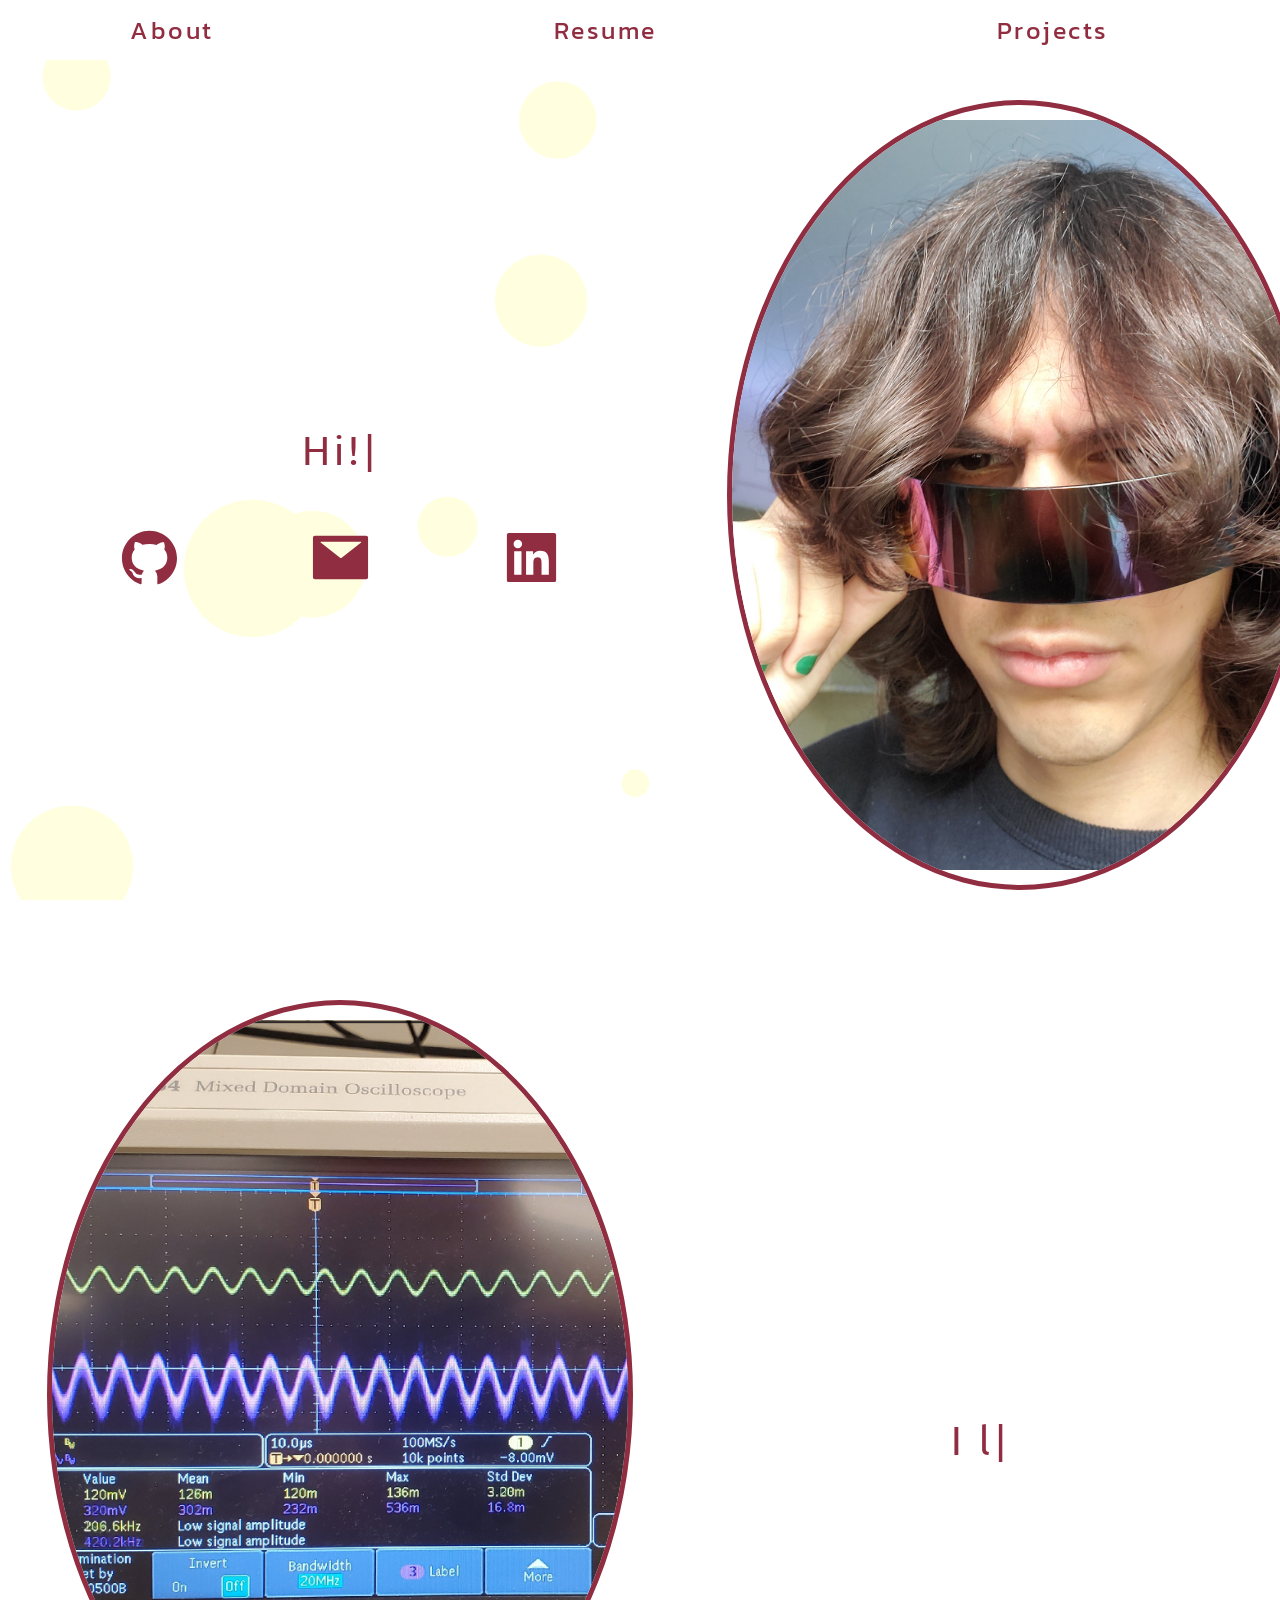
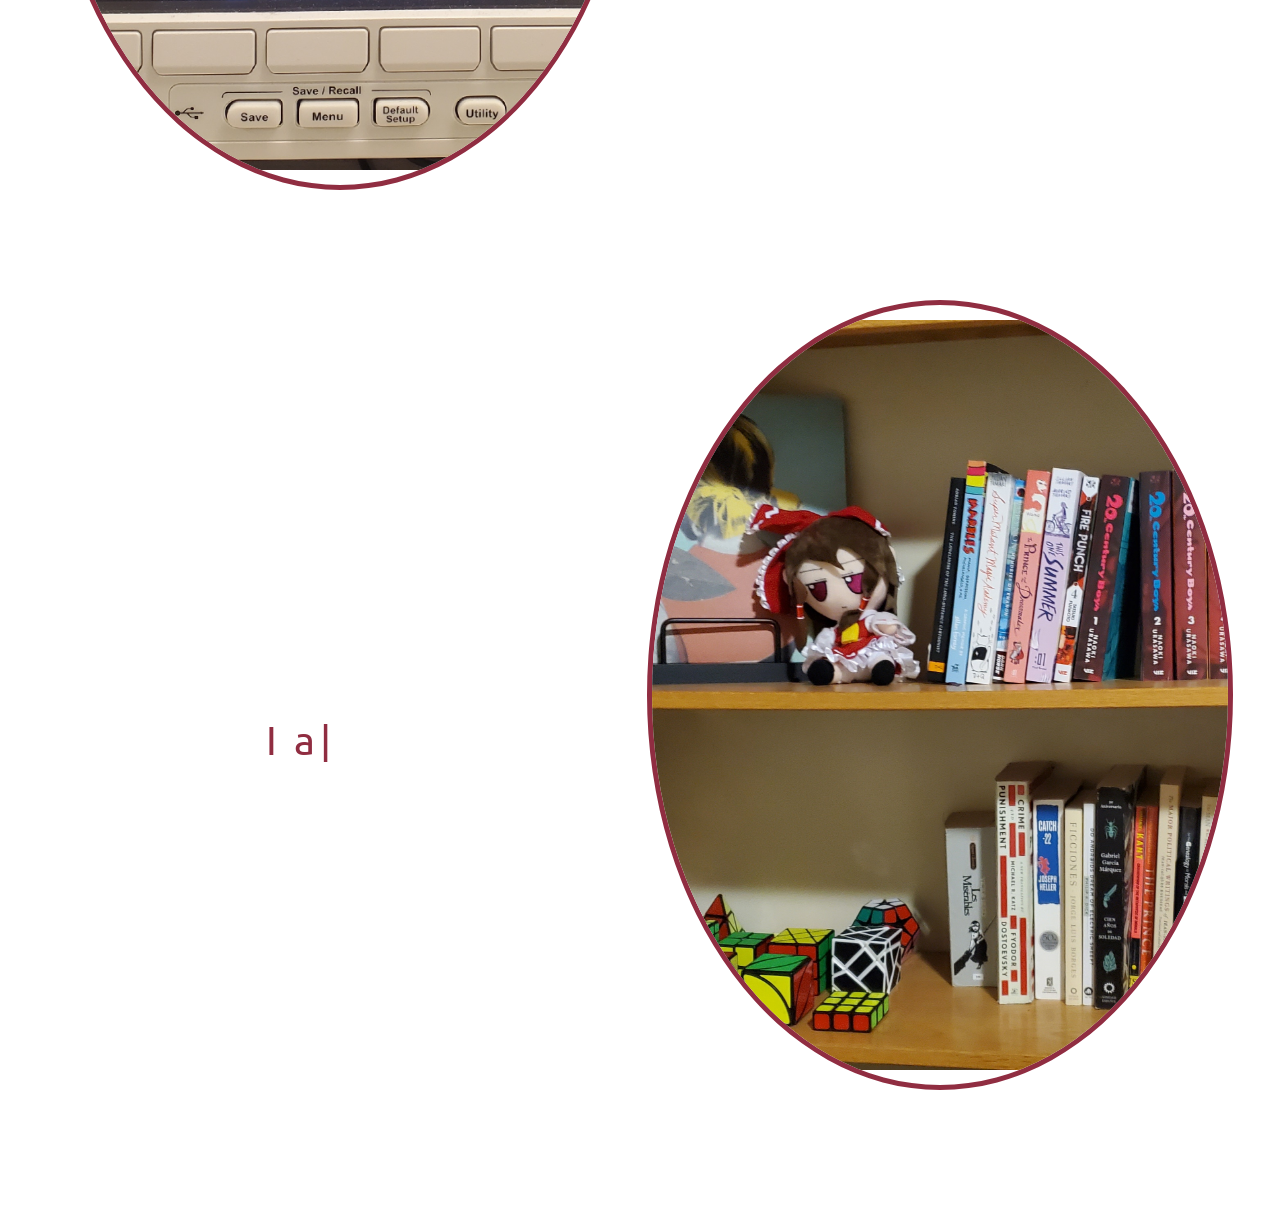
==== index.html @ ee2c0aab "[setup] Remove CNAME Signed-off-by: Luis Martinez <luismapena15@gmail.com>" ====
<!doctype html><html lang="en"><head><meta charset="utf-8"/><link rel="icon" href="/jodaicon.ico"/><meta name="viewport" content="width=device-width,initial-scale=1"/><meta name="theme-color" content="#000000"/><meta name="description" content="Web site created using create-react-app"/><link rel="apple-touch-icon" href="/joda192.png"/><link rel="manifest" href="/manifest.json"/><title>Luis Martinez | Personal Website</title><link href="/static/css/main.32733c79.chunk.css" rel="stylesheet"></head><body><noscript>You need to enable JavaScript to run this app.</noscript><div id="root"></div><script>!function(c){function e(e){for(var t,r,n=e[0],o=e[1],u=e[2],i=0,a=[];i<n.length;i++)r=n[i],f[r]&&a.push(f[r][0]),f[r]=0;for(t in o)Object.prototype.hasOwnProperty.call(o,t)&&(c[t]=o[t]);for(d&&d(e);a.length;)a.shift()();return p.push.apply(p,u||[]),l()}function l(){for(var e,t=0;t<p.length;t++){for(var r=p[t],n=!0,o=1;o<r.length;o++){var u=r[o];0!==f[u]&&(n=!1)}n&&(p.splice(t--,1),e=s(s.s=r[0]))}return e}var r={},f={3:0},p=[];function s(e){if(r[e])return r[e].exports;var t=r[e]={i:e,l:!1,exports:{}};return c[e].call(t.exports,t,t.exports,s),t.l=!0,t.exports}s.e=function(u){var e=[],r=f[u];if(0!==r)if(r)e.push(r[2]);else{var t=new Promise(function(e,t){r=f[u]=[e,t]});e.push(r[2]=t);var n,o=document.getElementsByTagName("head")[0],i=document.createElement("script");i.charset="utf-8",i.timeout=120,s.nc&&i.setAttribute("nonce",s.nc),i.src=s.p+"static/js/"+({}[u]||u)+"."+{1:"adb2852f"}[u]+".chunk.js",n=function(e){i.onerror=i.onload=null,clearTimeout(a);var t=f[u];if(0!==t){if(t){var r=e&&("load"===e.type?"missing":e.type),n=e&&e.target&&e.target.src,o=new Error("Loading chunk "+u+" failed.\n("+r+": "+n+")");o.type=r,o.request=n,t[1](o)}f[u]=void 0}};var a=setTimeout(function(){n({type:"timeout",target:i})},12e4);i.onerror=i.onload=n,o.appendChild(i)}return Promise.all(e)},s.m=c,s.c=r,s.d=function(e,t,r){s.o(e,t)||Object.defineProperty(e,t,{enumerable:!0,get:r})},s.r=function(e){"undefined"!=typeof Symbol&&Symbol.toStringTag&&Object.defineProperty(e,Symbol.toStringTag,{value:"Module"}),Object.defineProperty(e,"__esModule",{value:!0})},s.t=function(t,e){if(1&e&&(t=s(t)),8&e)return t;if(4&e&&"object"==typeof t&&t&&t.__esModule)return t;var r=Object.create(null);if(s.r(r),Object.defineProperty(r,"default",{enumerable:!0,value:t}),2&e&&"string"!=typeof t)for(var n in t)s.d(r,n,function(e){return t[e]}.bind(null,n));return r},s.n=function(e){var t=e&&e.__esModule?function(){return e.default}:function(){return e};return s.d(t,"a",t),t},s.o=function(e,t){return Object.prototype.hasOwnProperty.call(e,t)},s.p="/",s.oe=function(e){throw console.error(e),e};var t=window.webpackJsonp=window.webpackJsonp||[],n=t.push.bind(t);t.push=e,t=t.slice();for(var o=0;o<t.length;o++)e(t[o]);var d=n;l()}([])</script><script src="/static/js/2.19b76a7f.chunk.js"></script><script src="/static/js/main.6102176f.chunk.js"></script></body></html>
---- static/css/main.32733c79.chunk.css ----
@import url(https://fonts.googleapis.com/css2?family=Courgette&family=Kanit&display=swap);@import url(https://fonts.googleapis.com/css2?family=Ubuntu:wght@500&display=swap);body{margin:0;font-family:-apple-system,BlinkMacSystemFont,Segoe UI,Roboto,Oxygen,Ubuntu,Cantarell,Fira Sans,Droid Sans,Helvetica Neue,sans-serif;-webkit-font-smoothing:antialiased;-moz-osx-font-smoothing:grayscale}code{font-family:source-code-pro,Menlo,Monaco,Consolas,Courier New,monospace}#background-home{background:#fff;height:100vh;width:100vw;display:flex;flex-direction:column;grid-gap:8vw;gap:8vw;overflow-x:hidden;overflow-y:auto}.my-canvas{position:fixed;width:100%;height:100%;object-fit:contain;top:0;left:0;z-index:-1}.container{max-width:1100px;margin:0 auto;padding:0 15px;display:flex;justify-content:space-between;align-items:center;height:100%}.navbar{height:60px;background-color:#fff;position:relative}.nav-elements ul{display:flex;justify-content:space-around;list-style-type:none}.nav-elements ul li:not(:last-child){margin-right:340px}.nav-elements ul a{text-decoration:none}.buttons{background:none;border:none;margin:0;padding:0;bottom:0;cursor:pointer;display:flex;align-items:center;font-family:Kanit,sans-serif;font-size:25px;color:#902d41;position:relative;letter-spacing:.1em}.buttons:after{content:"";position:absolute;width:100%;-webkit-transform:scaleX(0);transform:scaleX(0);height:3px;bottom:0;left:0;background-color:#902d41;-webkit-transform-origin:bottom right;transform-origin:bottom right;transition:-webkit-transform .25s ease-out;transition:transform .25s ease-out;transition:transform .25s ease-out,-webkit-transform .25s ease-out}.buttons:hover:after{-webkit-transform:scaleX(1);transform:scaleX(1);-webkit-transform-origin:bottom left;transform-origin:bottom left}.remove-underline{text-decoration:none}.home-square{width:100vw;top:10px;height:100vh;flex-direction:row}.home-square,.text-square{position:relative;display:flex}.text-square{width:50vw;height:100%;justify-content:center;flex-direction:column;align-items:center;font-family:Ubuntu,sans-serif;font-size:40px;color:#902d41;letter-spacing:.1em;padding:20px}.icon-square{width:100%;height:20%;font-size:50px}.image-square{width:70%;height:70%;margin:10px 10px 100px}.resize{height:750px}body{overflow-x:hidden}::-webkit-scrollbar{width:7px}::-webkit-scrollbar-track{background:#fff}::-webkit-scrollbar-thumb{background:rgba(144,45,65,.959);border-radius:12px}::-webkit-scrollbar-thumb:hover{background:rgba(190,76,99,.911);border-radius:12px}.resume-square{position:relative;width:70vw;top:30px;height:100vh;font-family:Ubuntu,sans-serif;text-align:left;margin-left:3vw}.list-tab{margin-left:2vw}.projects-square{display:flex;grid-gap:20px 40px;gap:20px 40px;width:100vw;height:100vh;margin-top:5vh;justify-content:center}.project-section{width:30vw;height:90vh;background-color:(#cfc4c4,.5);transition:width 1s,height 1s;border-radius:2vh;border:3px solid #902d41;display:flex;flex-direction:column;align-items:center}.project-section:hover{width:32vw;height:92vh}.project-buttons{background-color:#ba576b;border-width:0;height:5vh;width:8vw;font-family:Ubuntu,sans-serif;display:flex;align-items:center;border-radius:10px;justify-content:center;color:#fff;transition:1s}.project-buttons:hover{background-color:#9b4959}.lds-dual-ring{display:inline-block;width:80px;height:80px}.lds-dual-ring:after{content:" ";display:block;width:64px;height:64px;margin:8px;border-radius:50%;border-color:#902d41 transparent;border-style:solid;border-width:6px;-webkit-animation:lds-dual-ring 1.2s linear infinite;animation:lds-dual-ring 1.2s linear infinite}@-webkit-keyframes lds-dual-ring{0%{-webkit-transform:rotate(0deg);transform:rotate(0deg)}to{-webkit-transform:rotate(1turn);transform:rotate(1turn)}}@keyframes lds-dual-ring{0%{-webkit-transform:rotate(0deg);transform:rotate(0deg)}to{-webkit-transform:rotate(1turn);transform:rotate(1turn)}}.menu-icon{position:fixed;height:20px;width:20px;right:1vw;top:.7vh;color:#902d41}.mobile-navbar{position:fixed;width:0;top:0;right:0;height:100vh;transition:.3s ease-in;background-color:#e3cece;z-index:1}.mobile-navbar.active{width:270px}.buttons-wrapper{position:relative;width:0;height:100vh;overflow-x:hidden;display:flex;flex-direction:column;list-style:none;grid-gap:30px;gap:30px;margin-top:100px;margin-left:20px}.buttons-wrapper.active{width:250px}.homemob-square{position:relative;width:100vw;top:10vh;height:100vh;display:flex;flex-direction:column;overflow:hidden}.textmob-square{height:50vh;flex-direction:column;font-family:Ubuntu,sans-serif;font-size:4.5vh;letter-spacing:.1em;padding:1vw}.icon-square,.textmob-square{width:100vw;justify-content:center;display:flex;align-items:center;color:#902d41}.icon-square{height:20vh;flex-direction:row;grid-gap:10%;gap:10%;font-size:7vh}.image-square{width:90%;height:90%;border-radius:50%;border:5px solid #902d41;display:flex;align-items:center;justify-content:center;overflow:hidden}.resizemob{height:400px}.projectsmob-square{grid-gap:40px;gap:40px;width:100vw;height:100vh;margin-top:3vh;justify-content:center}.projectmob-section,.projectsmob-square{display:flex;flex-direction:column;align-items:center}.projectmob-section{width:90vw;height:95vh;background-color:#fed7d7;transition:width 1s,height 1s;border-radius:2vh}.projectmob-buttons,.projects-font{font-family:Ubuntu,sans-serif}.projectmob-buttons{background-color:#ba576b;border-width:0;height:7vh;width:25vw;display:flex;align-items:center;border-radius:10px;justify-content:center;color:#fff;transition:1s}.projectmob-buttons:hover{background-color:#9b4959;height:8vh;width:26vw}.App{text-align:center}.App-logo{height:40vmin;pointer-events:none}@media (prefers-reduced-motion:no-preference){.App-logo{-webkit-animation:App-logo-spin 20s linear infinite;animation:App-logo-spin 20s linear infinite}}.App-header{background-color:#282c34;min-height:100vh;display:flex;flex-direction:column;align-items:center;justify-content:center;font-size:calc(10px + 2vmin);color:#fff}.App-link{color:#61dafb}@-webkit-keyframes App-logo-spin{0%{-webkit-transform:rotate(0deg);transform:rotate(0deg)}to{-webkit-transform:rotate(1turn);transform:rotate(1turn)}}@keyframes App-logo-spin{0%{-webkit-transform:rotate(0deg);transform:rotate(0deg)}to{-webkit-transform:rotate(1turn);transform:rotate(1turn)}}
/*# sourceMappingURL=main.32733c79.chunk.css.map */
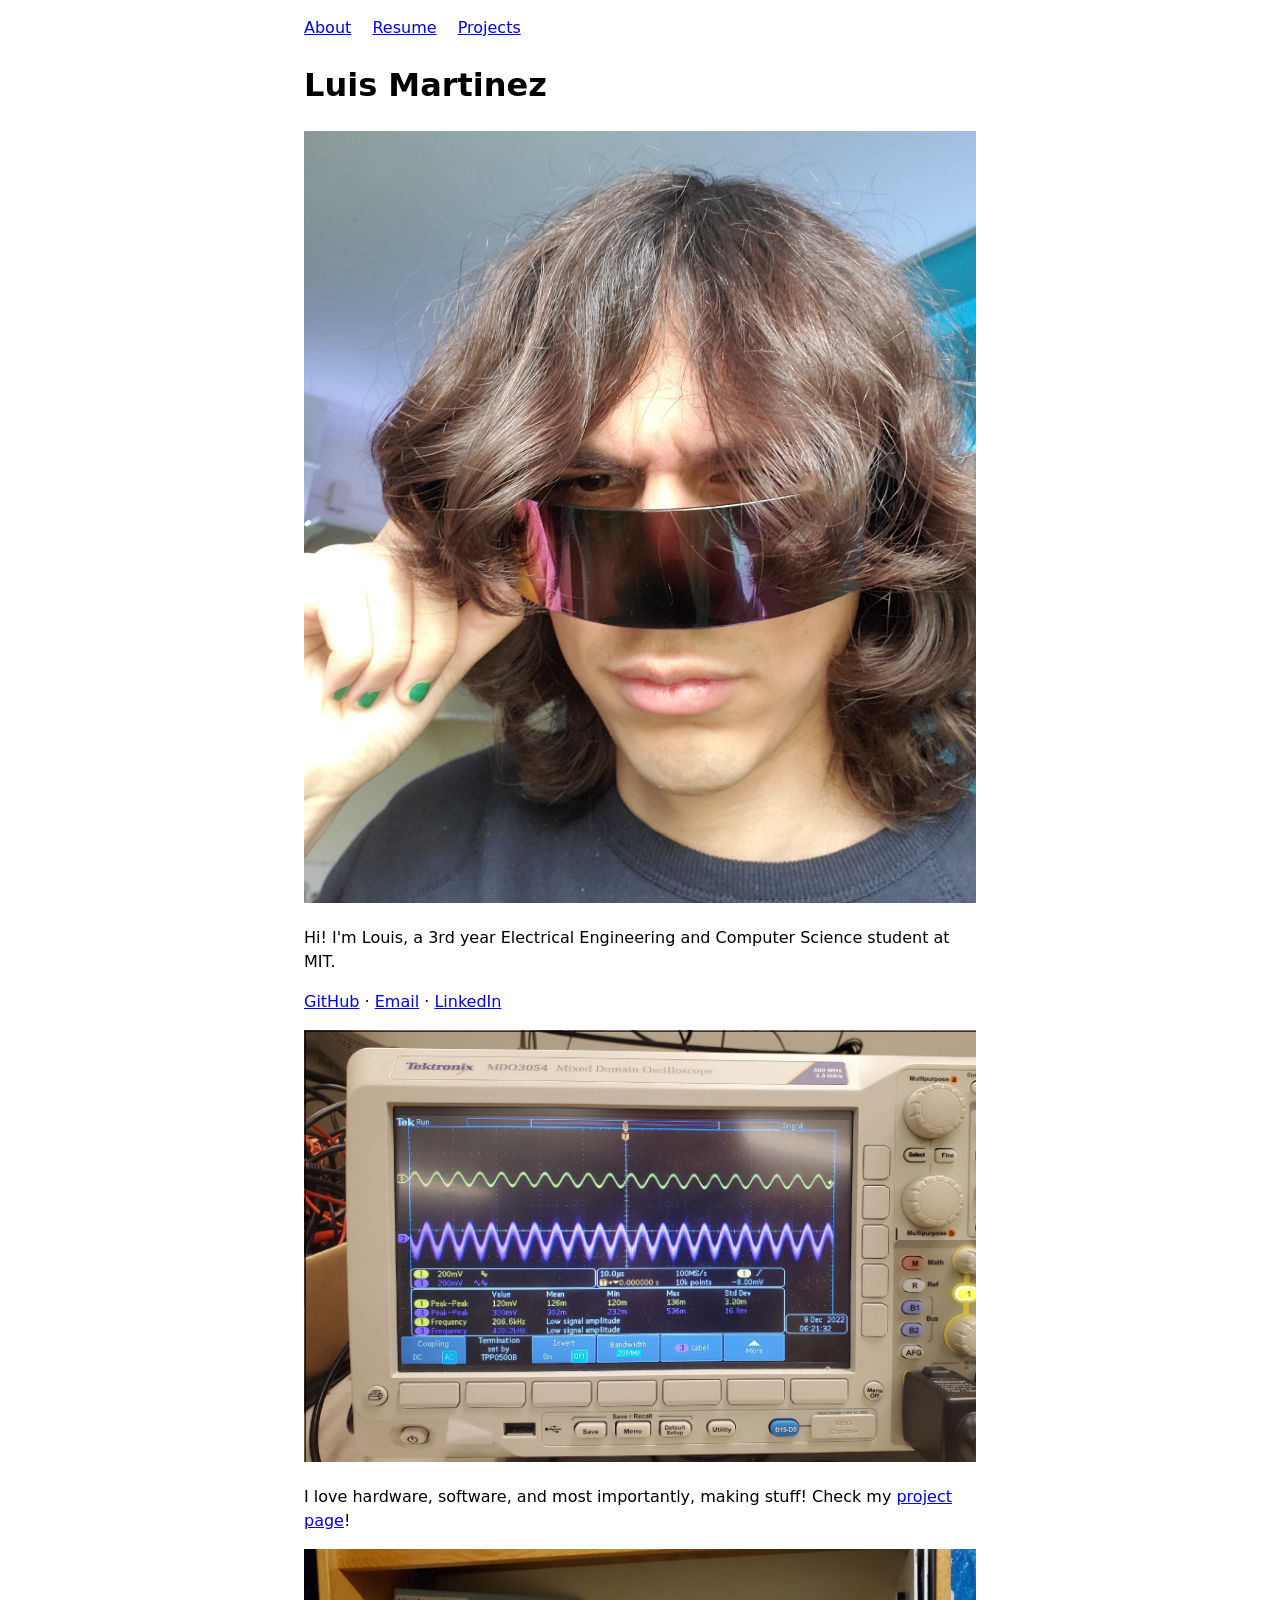
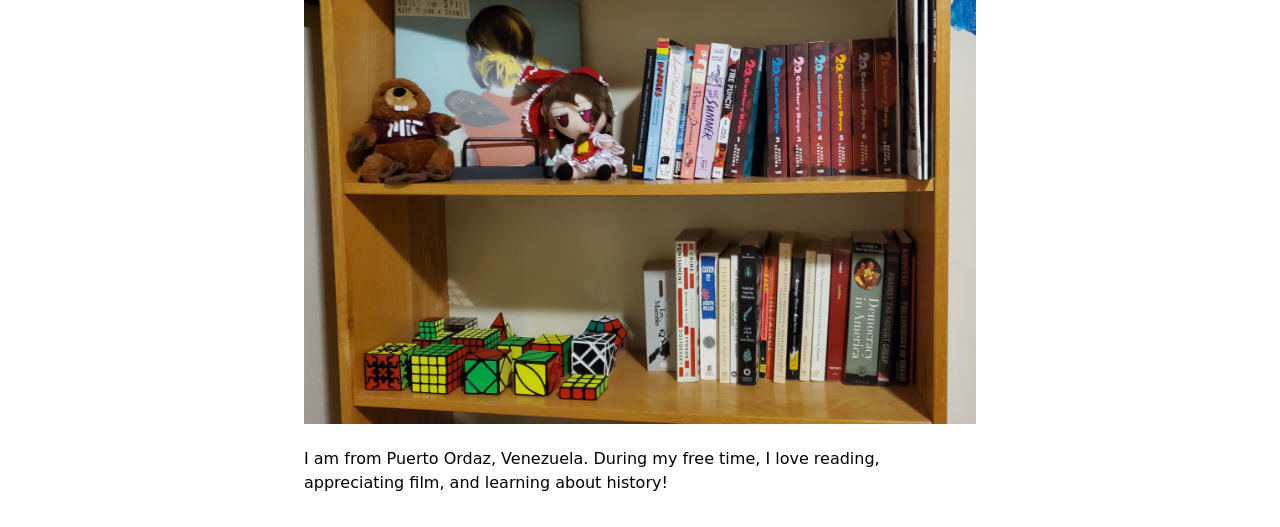
==== commit 7f12fdab: "[setup] Move towards plain design Signed-off-by: Luis Martinez <luismapena15@gmail.com>" ====
--- a/index.html
+++ b/index.html
@@ -1 +1,35 @@
-<!doctype html><html lang="en"><head><meta charset="utf-8"/><link rel="icon" href="/jodaicon.ico"/><meta name="viewport" content="width=device-width,initial-scale=1"/><meta name="theme-color" content="#000000"/><meta name="description" content="Web site created using create-react-app"/><link rel="apple-touch-icon" href="/joda192.png"/><link rel="manifest" href="/manifest.json"/><title>Luis Martinez | Personal Website</title><link href="/static/css/main.32733c79.chunk.css" rel="stylesheet"></head><body><noscript>You need to enable JavaScript to run this app.</noscript><div id="root"></div><script>!function(c){function e(e){for(var t,r,n=e[0],o=e[1],u=e[2],i=0,a=[];i<n.length;i++)r=n[i],f[r]&&a.push(f[r][0]),f[r]=0;for(t in o)Object.prototype.hasOwnProperty.call(o,t)&&(c[t]=o[t]);for(d&&d(e);a.length;)a.shift()();return p.push.apply(p,u||[]),l()}function l(){for(var e,t=0;t<p.length;t++){for(var r=p[t],n=!0,o=1;o<r.length;o++){var u=r[o];0!==f[u]&&(n=!1)}n&&(p.splice(t--,1),e=s(s.s=r[0]))}return e}var r={},f={3:0},p=[];function s(e){if(r[e])return r[e].exports;var t=r[e]={i:e,l:!1,exports:{}};return c[e].call(t.exports,t,t.exports,s),t.l=!0,t.exports}s.e=function(u){var e=[],r=f[u];if(0!==r)if(r)e.push(r[2]);else{var t=new Promise(function(e,t){r=f[u]=[e,t]});e.push(r[2]=t);var n,o=document.getElementsByTagName("head")[0],i=document.createElement("script");i.charset="utf-8",i.timeout=120,s.nc&&i.setAttribute("nonce",s.nc),i.src=s.p+"static/js/"+({}[u]||u)+"."+{1:"adb2852f"}[u]+".chunk.js",n=function(e){i.onerror=i.onload=null,clearTimeout(a);var t=f[u];if(0!==t){if(t){var r=e&&("load"===e.type?"missing":e.type),n=e&&e.target&&e.target.src,o=new Error("Loading chunk "+u+" failed.\n("+r+": "+n+")");o.type=r,o.request=n,t[1](o)}f[u]=void 0}};var a=setTimeout(function(){n({type:"timeout",target:i})},12e4);i.onerror=i.onload=n,o.appendChild(i)}return Promise.all(e)},s.m=c,s.c=r,s.d=function(e,t,r){s.o(e,t)||Object.defineProperty(e,t,{enumerable:!0,get:r})},s.r=function(e){"undefined"!=typeof Symbol&&Symbol.toStringTag&&Object.defineProperty(e,Symbol.toStringTag,{value:"Module"}),Object.defineProperty(e,"__esModule",{value:!0})},s.t=function(t,e){if(1&e&&(t=s(t)),8&e)return t;if(4&e&&"object"==typeof t&&t&&t.__esModule)return t;var r=Object.create(null);if(s.r(r),Object.defineProperty(r,"default",{enumerable:!0,value:t}),2&e&&"string"!=typeof t)for(var n in t)s.d(r,n,function(e){return t[e]}.bind(null,n));return r},s.n=function(e){var t=e&&e.__esModule?function(){return e.default}:function(){return e};return s.d(t,"a",t),t},s.o=function(e,t){return Object.prototype.hasOwnProperty.call(e,t)},s.p="/",s.oe=function(e){throw console.error(e),e};var t=window.webpackJsonp=window.webpackJsonp||[],n=t.push.bind(t);t.push=e,t=t.slice();for(var o=0;o<t.length;o++)e(t[o]);var d=n;l()}([])</script><script src="/static/js/2.19b76a7f.chunk.js"></script><script src="/static/js/main.6102176f.chunk.js"></script></body></html>+<!doctype html>
+<html lang="en">
+<head>
+  <meta charset="utf-8">
+  <meta name="viewport" content="width=device-width, initial-scale=1">
+  <title>Luis Martinez</title>
+  <link rel="icon" href="/favicon.ico">
+  <link rel="stylesheet" href="/css/style.css">
+</head>
+<body>
+  <nav>
+    <a href="/">About</a>
+    <a href="/resume.html">Resume</a>
+    <a href="/projects.html">Projects</a>
+  </nav>
+
+  <main>
+    <h1>Luis Martinez</h1>
+
+    <img src="/assets/yo.jpg" alt="Photo of Luis">
+    <p>Hi! I'm Louis, a 3rd year Electrical Engineering and Computer Science student at MIT.</p>
+    <p>
+      <a href="https://github.com/LouisTheLuis">GitHub</a> ·
+      <a href="mailto:luism@mit.edu">Email</a> ·
+      <a href="https://www.linkedin.com/in/luis-martinez-a55285250/">LinkedIn</a>
+    </p>
+
+    <img src="/assets/osci.jpg" alt="Oscilloscope">
+    <p>I love hardware, software, and most importantly, making stuff! Check my <a href="/projects.html">project page</a>!</p>
+
+    <img src="/assets/books.jpg" alt="Books">
+    <p>I am from Puerto Ordaz, Venezuela. During my free time, I love reading, appreciating film, and learning about history!</p>
+  </main>
+</body>
+</html>
--- a/css/style.css
+++ b/css/style.css
@@ -0,0 +1,18 @@
+/* Minimal base styles. Keep it simple; restyle later. */
+
+body {
+  max-width: 42rem;
+  margin: 0 auto;
+  padding: 1rem;
+  font-family: system-ui, sans-serif;
+  line-height: 1.5;
+}
+
+nav a {
+  margin-right: 1rem;
+}
+
+img {
+  max-width: 100%;
+  height: auto;
+}
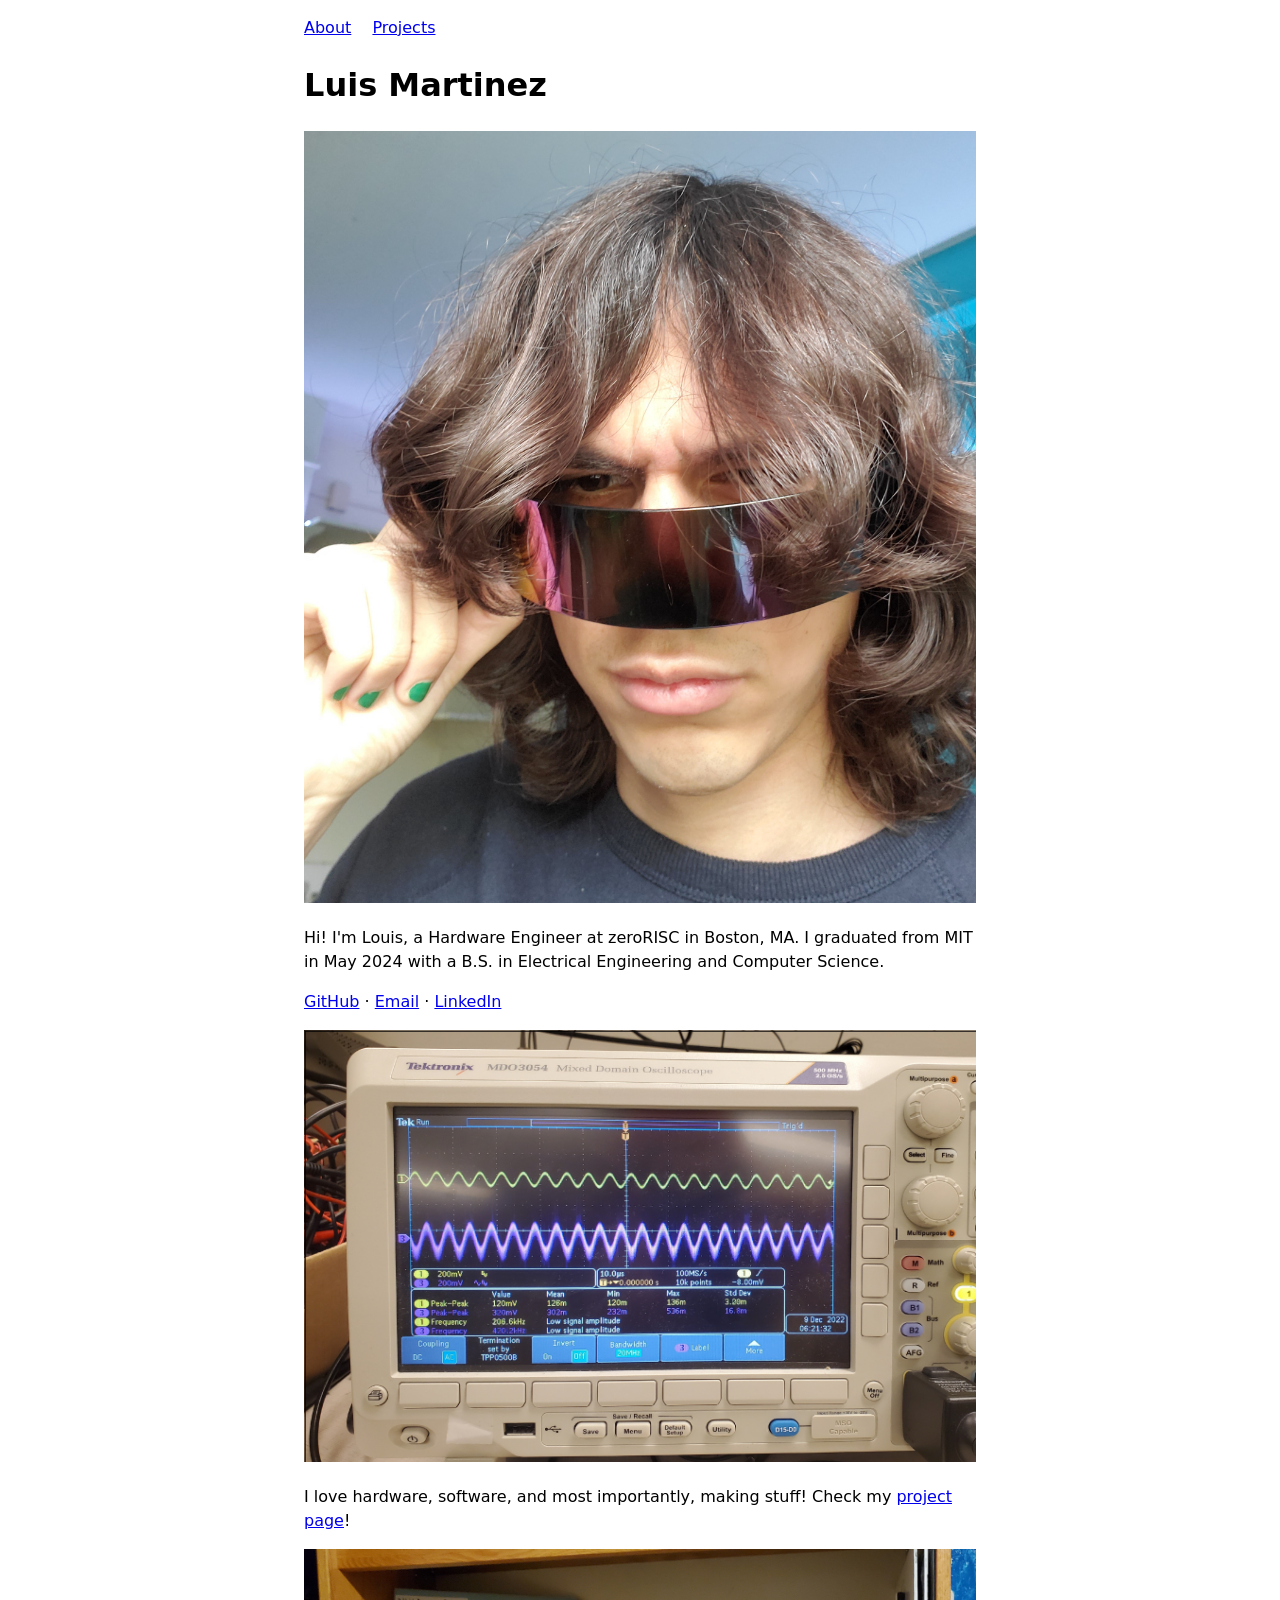
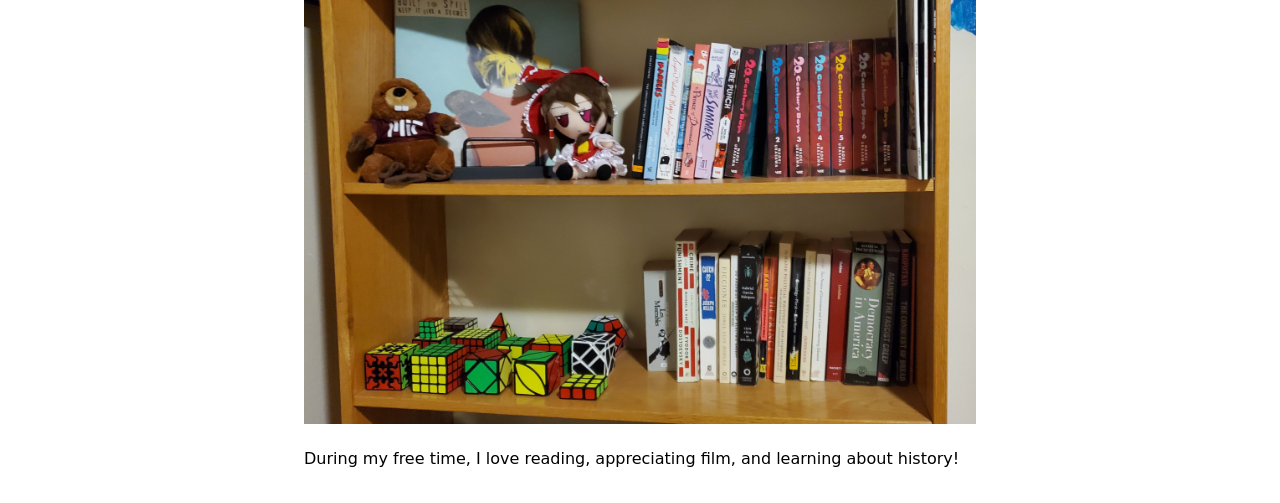
==== commit 80608fca: "[setup] Clean description Signed-off-by: Luis Martinez <luismapena15@gmail.com>" ====
--- a/index.html
+++ b/index.html
@@ -10,7 +10,6 @@
 <body>
   <nav>
     <a href="/">About</a>
-    <a href="/resume.html">Resume</a>
     <a href="/projects.html">Projects</a>
   </nav>
 
@@ -18,10 +17,10 @@
     <h1>Luis Martinez</h1>
 
     <img src="/assets/yo.jpg" alt="Photo of Luis">
-    <p>Hi! I'm Louis, a 3rd year Electrical Engineering and Computer Science student at MIT.</p>
+    <p>Hi! I'm Louis, a Hardware Engineer at zeroRISC in Boston, MA. I graduated from MIT in May 2024 with a B.S. in Electrical Engineering and Computer Science.</p>
     <p>
       <a href="https://github.com/LouisTheLuis">GitHub</a> ·
-      <a href="mailto:luism@mit.edu">Email</a> ·
+      <a href="mailto:luismapena15@gmail.com">Email</a> ·
       <a href="https://www.linkedin.com/in/luis-martinez-a55285250/">LinkedIn</a>
     </p>
 
@@ -29,7 +28,7 @@
     <p>I love hardware, software, and most importantly, making stuff! Check my <a href="/projects.html">project page</a>!</p>
 
     <img src="/assets/books.jpg" alt="Books">
-    <p>I am from Puerto Ordaz, Venezuela. During my free time, I love reading, appreciating film, and learning about history!</p>
+    <p>During my free time, I love reading, appreciating film, and learning about history!</p>
   </main>
 </body>
 </html>
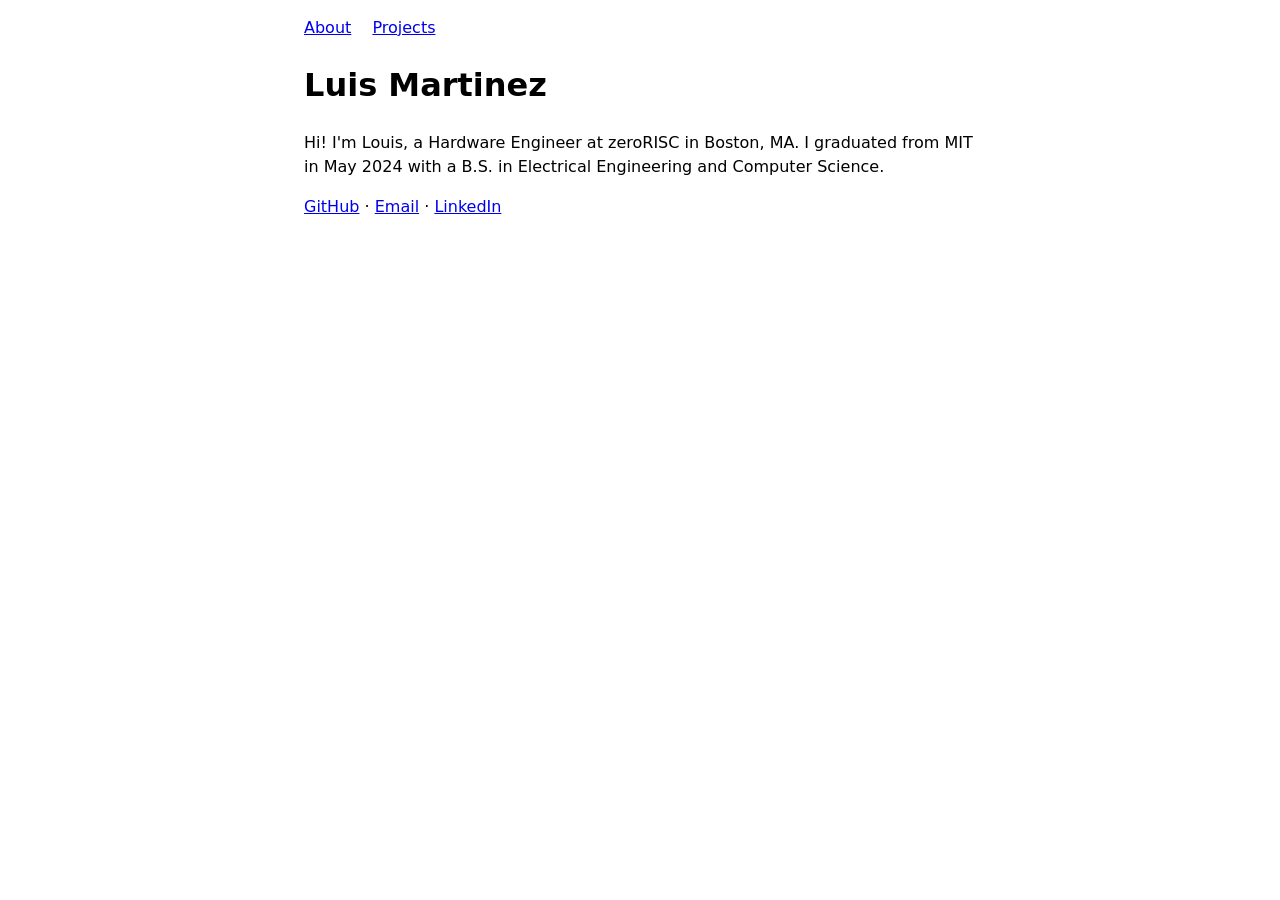
==== commit 95e2d8d3: "[setup] Remove images and extra text from homepage" ====
--- a/index.html
+++ b/index.html
@@ -16,19 +16,12 @@
   <main>
     <h1>Luis Martinez</h1>
 
-    <img src="/assets/yo.jpg" alt="Photo of Luis">
     <p>Hi! I'm Louis, a Hardware Engineer at zeroRISC in Boston, MA. I graduated from MIT in May 2024 with a B.S. in Electrical Engineering and Computer Science.</p>
     <p>
       <a href="https://github.com/LouisTheLuis">GitHub</a> ·
       <a href="mailto:luismapena15@gmail.com">Email</a> ·
       <a href="https://www.linkedin.com/in/luis-martinez-a55285250/">LinkedIn</a>
     </p>
-
-    <img src="/assets/osci.jpg" alt="Oscilloscope">
-    <p>I love hardware, software, and most importantly, making stuff! Check my <a href="/projects.html">project page</a>!</p>
-
-    <img src="/assets/books.jpg" alt="Books">
-    <p>During my free time, I love reading, appreciating film, and learning about history!</p>
   </main>
 </body>
 </html>
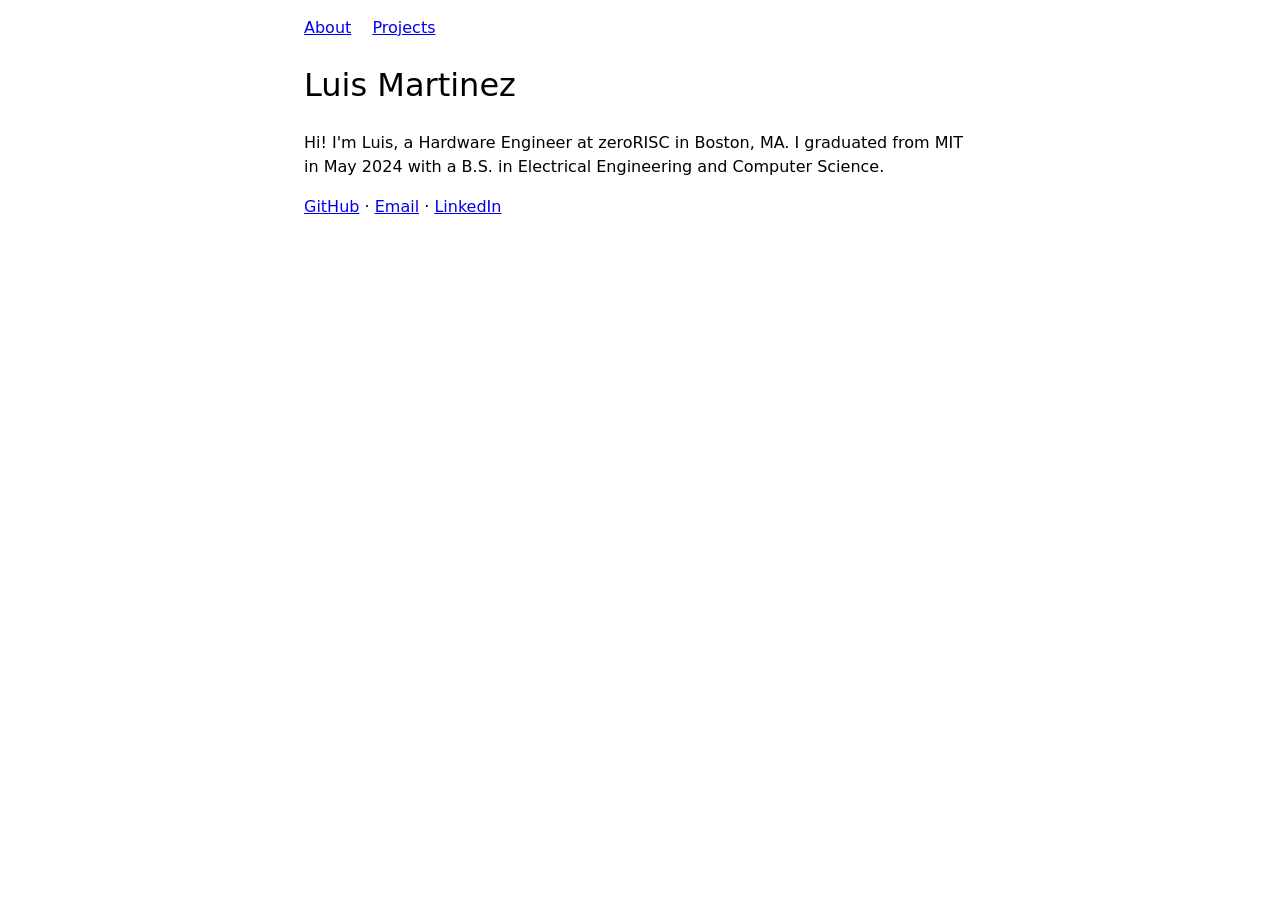
==== commit 685f198a: "[setup] Fix name spelling in homepage intro" ====
--- a/index.html
+++ b/index.html
@@ -16,7 +16,7 @@
   <main>
     <h1>Luis Martinez</h1>
 
-    <p>Hi! I'm Louis, a Hardware Engineer at zeroRISC in Boston, MA. I graduated from MIT in May 2024 with a B.S. in Electrical Engineering and Computer Science.</p>
+    <p>Hi! I'm Luis, a Hardware Engineer at zeroRISC in Boston, MA. I graduated from MIT in May 2024 with a B.S. in Electrical Engineering and Computer Science.</p>
     <p>
       <a href="https://github.com/LouisTheLuis">GitHub</a> ·
       <a href="mailto:luismapena15@gmail.com">Email</a> ·
--- a/css/style.css
+++ b/css/style.css
@@ -1,11 +1,18 @@
 /* Minimal base styles. Keep it simple; restyle later. */
+
+@import url("https://api.fontshare.com/v2/css?f[]=clash-grotesk@500&display=swap");
 
 body {
   max-width: 42rem;
   margin: 0 auto;
   padding: 1rem;
-  font-family: system-ui, sans-serif;
+  font-family: "Clash Grotesk", system-ui, sans-serif;
+  font-weight: 500;
   line-height: 1.5;
+}
+
+h1, h2, h3, strong, b {
+  font-weight: 500;
 }
 
 nav a {
